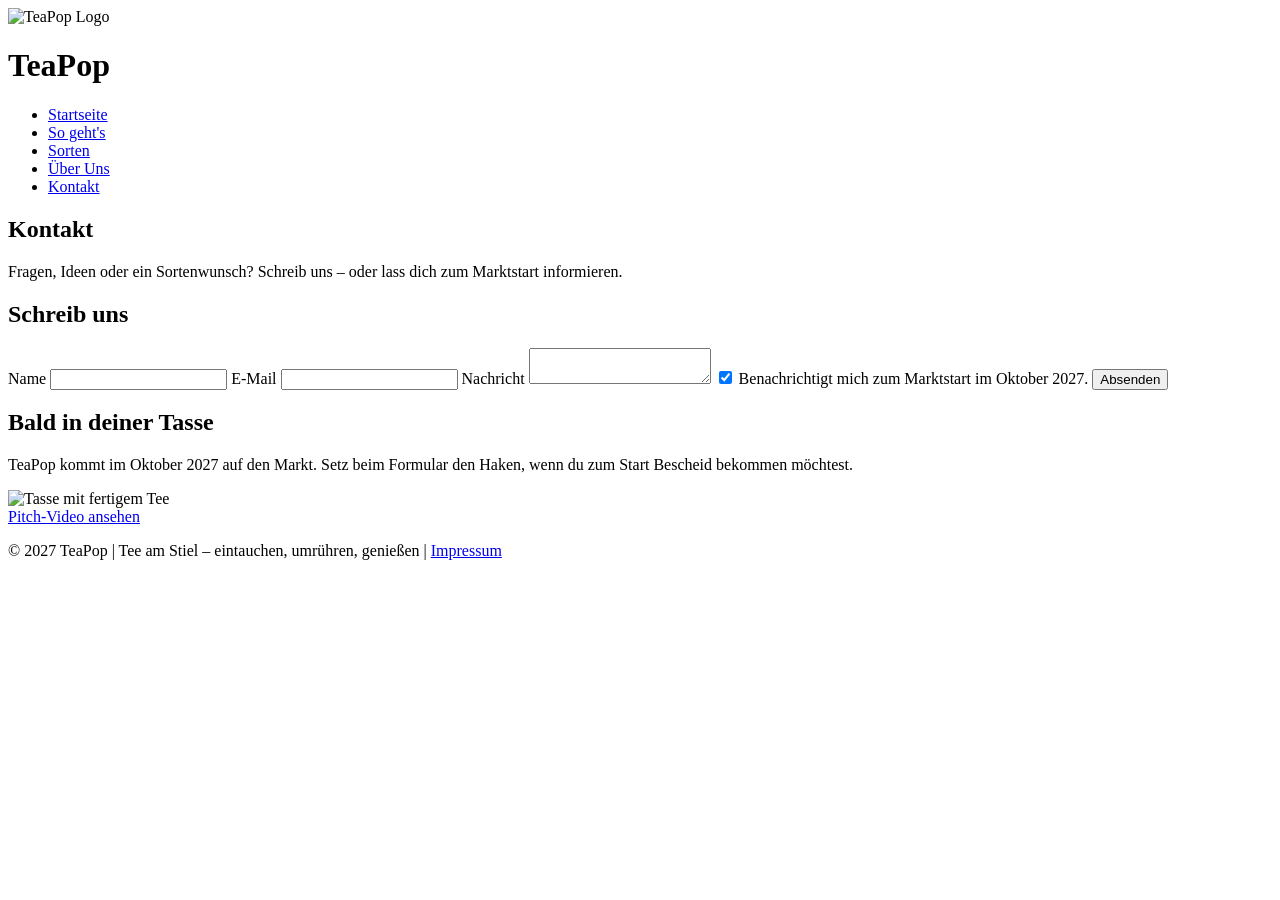
==== kontakt.html @ af22c96a "Add kontakt.html for contact information" ====
<!DOCTYPE html>
<html lang="de">

<head>
    <meta charset="UTF-8">
    <meta name="viewport" content="width=device-width, initial-scale=1.0">
    <meta name="description" content="Kontakt zu TeaPop">
    <meta name="keywords" content="Tee, TeaPop, Kontakt, Marktstart">
    <meta name="author" content="Lika Unruh,Muskan Kaur">
    <meta name="robots" content="index,follow">

    <title>Kontakt - TeaPop</title>

    <link rel="stylesheet" href="https://fonts.googleapis.com/css2?family=Poppins:wght@400;500;600;700&display=swap">
    <link rel="stylesheet" href="style.css">
</head>

<body>

<header>

    <div class="logo">
        <img src="bilder/logo.png" alt="TeaPop Logo">
        <h1>Tea<span>Pop</span></h1>
    </div>

    <nav>
        <ul>
            <li><a href="index.html">Startseite</a></li>
            <li><a href="sogehts.html">So geht's</a></li>
            <li><a href="sorten.html">Sorten</a></li>
            <li><a href="ueberuns.html">Über Uns</a></li>
            <li><a href="kontakt.html" class="aktiv">Kontakt</a></li>
        </ul>
    </nav>

</header>

<main>

    <section class="hero">
        <div class="inhalt">
            <div class="text">
                <h2>Kontakt</h2>

                <p>
                    Fragen, Ideen oder ein Sortenwunsch? Schreib uns –
                    oder lass dich zum Marktstart informieren.
                </p>
            </div>
        </div>
    </section>

    <section>
        <div class="inhalt spalten">

            <div>
                
				<form action="bestaetigung.html" method="get">

                    <h2>Schreib uns</h2>

                    <label for="name">Name</label>
                    <input type="text" id="name" name="name" required>

                    <label for="email">E-Mail</label>
                    <input type="email" id="email" name="email" required>

                    <label for="nachricht">Nachricht</label>
                    <textarea id="nachricht" name="nachricht"></textarea>

                    <label class="checkbox">
                        <input type="checkbox" name="marktstart" checked>
                        Benachrichtigt mich zum Marktstart im Oktober 2027.
                    </label>

                    <button type="submit" class="button">Absenden</button>

                    

                </form>
            </div>

            <div>
                <h2>Bald in deiner Tasse</h2>

                <p class="leise">
                    TeaPop kommt im Oktober 2027 auf den Markt.
                    Setz beim Formular den Haken, wenn du zum Start Bescheid bekommen möchtest.
                </p>

                <img src="bilder/schritt3.png" alt="Tasse mit fertigem Tee">

                <br>

                <a href="index.html#video" class="button hell">Pitch-Video ansehen</a>
            </div>

        </div>
    </section>

</main>

<footer>

    <p>
                © 2027 TeaPop | Tee am Stiel – eintauchen, umrühren, genießen | <a href="impressum.html">Impressum</a>
    </p>

</footer>

</body>
</html>
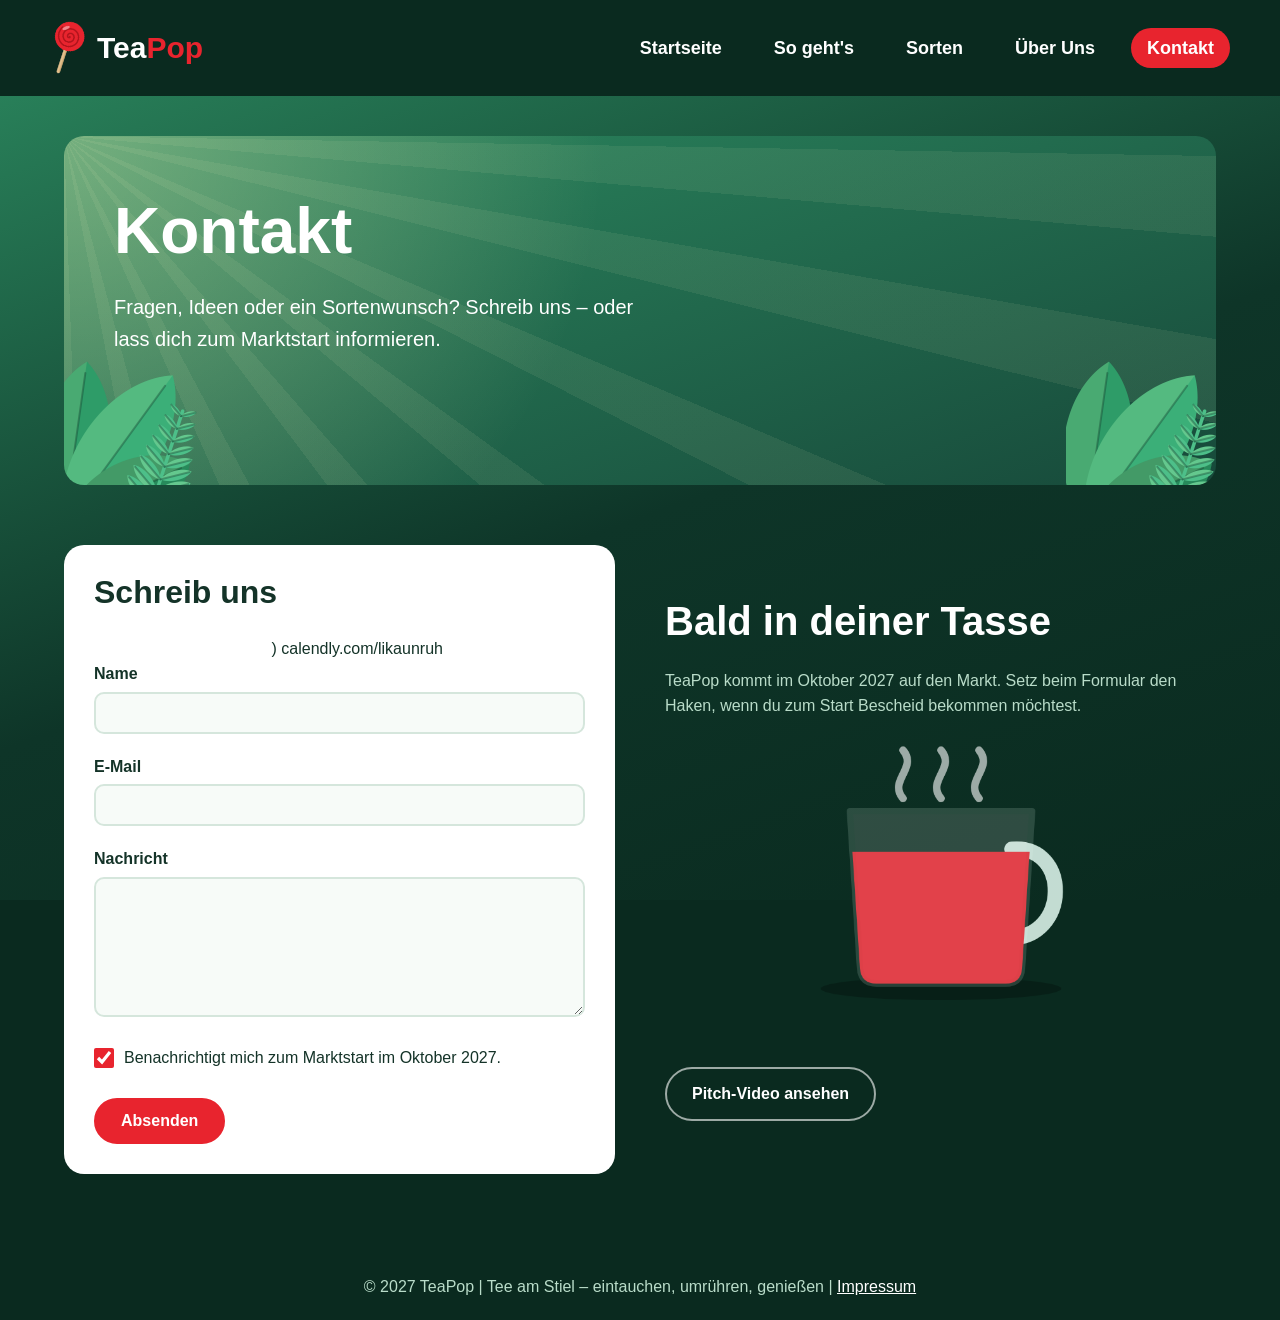
==== commit 993295dc: "Add link to schedule an appointment" ====
--- a/kontakt.html
+++ b/kontakt.html
@@ -59,7 +59,8 @@
 				<form action="bestaetigung.html" method="get">
 
                     <h2>Schreib uns</h2>
-
+				 	<a href="https://calendly.com/IHRLINK">Buchen
+					Sie einen Termin</a>)	calendly.com/likaunruh
                     <label for="name">Name</label>
                     <input type="text" id="name" name="name" required>
 
--- a/style.css
+++ b/style.css
@@ -0,0 +1,554 @@
+*{
+    margin: 0;
+    padding: 0;
+    box-sizing: border-box;
+}
+html{
+    height: 100%;
+}
+body{
+    font-family: "Poppins", Arial, Helvetica, sans-serif;
+    background-color: #0A2A1F;
+    background-image: linear-gradient(160deg, #2C8A60 0%,
+	#0E3528 55%, #0A2A1F 100%);
+    background-repeat: no-repeat;
+    background-attachment: fixed;
+    color: #F4FFF8;
+    line-height: 1.6;
+	min-height: 100vh;
+    display: flex;
+    flex-direction: column;
+}
+header{
+    background-color: #0A2A1F;
+    color: white;
+    display: flex;
+    justify-content: space-between;
+    align-items: center;
+    padding: 20px 50px;
+}
+
+.logo{
+    display: flex;
+    align-items: center;
+}
+
+.logo img{
+    width: 32px;
+    margin-right: 15px;
+    transform: rotate(18deg);
+}
+
+.logo h1{
+    font-size: 30px;
+}
+
+.logo h1 span{
+    color: #E8242E;
+}
+
+nav ul{
+    list-style: none;
+    display: flex;
+}
+
+nav li{
+    margin-left: 20px;
+}
+
+nav a{
+    display: block;
+    color: white;
+    text-decoration: none;
+    font-size: 18px;
+    font-weight: bold;
+    padding: 6px 16px;
+    border-radius: 30px;
+}
+
+nav a:hover{
+    color: #4DBF89;
+}
+
+nav a.aktiv{
+    background-color: #E8242E;
+    color: white;
+}
+
+main{
+    width: 90%;
+    max-width: 1200px;
+    margin: 40px auto;
+	flex: 1;
+}
+
+h2{
+    font-size: 40px;
+    line-height: 1.1;
+    margin-bottom: 25px;
+    color: white;
+}
+
+h3{
+    font-size: 22px;
+    margin-bottom: 6px;
+}
+
+p{
+    margin-bottom: 16px;
+}
+
+img{
+    max-width: 100%;
+}
+
+a{
+    color: white;
+}
+
+.rot{
+    color: #E8242E;
+}
+
+.leise{
+    color: #B9DCC9;
+}
+
+.zentriert{
+    text-align: center;
+}
+
+section{
+    padding: 40px 0;
+}
+
+.hero{
+    position: relative;
+    overflow: hidden;
+    padding: 60px 50px 110px 50px;
+    border-radius: 20px;
+    margin-bottom: 20px;
+    background-color: #1C6B4A;
+    background-image:
+        url("bilder/blaetter.png"),
+        url("bilder/blaetter.png"),
+        radial-gradient(circle at 0% 0%, rgba(255,246,184,0.35), 
+		rgba(255,246,184,0) 45%),
+        repeating-conic-gradient(from 100deg at 0 0, 
+		rgba(255,248,196,0.07) 0deg 4deg,
+		transparent 4deg 13deg),
+        linear-gradient(160deg, #2C8A60, #17493A);
+    background-repeat: no-repeat;
+    background-size: 200px, 200px, auto, auto, auto;
+    background-position: left -20px bottom -35px, right -50px bottom -35px, 0 0, 0 0, 0 0;
+}
+
+.hero .inhalt{
+    display: flex;
+    flex-wrap: wrap;
+    justify-content: space-between;
+    align-items: center;
+    gap: 40px;
+}
+
+.hero .text{
+    flex: 1 1 420px;
+}
+
+.hero h2{
+    font-size: 64px;
+}
+
+.hero p{
+    font-size: 20px;
+    color: white;
+    max-width: 520px;
+    margin-bottom: 20px;
+}
+
+.hero .bild{
+    flex: 0 1 260px;
+    text-align: center;
+}
+
+.hero img{
+    width: 220px;
+    transform: rotate(14deg);
+}
+
+.hinweis-oben{
+    display: inline-block;
+    background-color: white;
+    color: #143328;
+    padding: 6px 18px;
+    border-radius: 30px;
+    font-weight: bold;
+    font-size: 15px;
+    margin-bottom: 20px;
+}
+
+.video{
+    max-width: 960px;
+    margin: 30px auto 0 auto;
+}
+.video iframe{
+    display: block;
+    width: 100%;
+    aspect-ratio: 16 / 9;
+    border: 6px solid white;
+    border-radius: 20px;
+    background-color: black;
+}
+
+.video video{
+    display: block;
+    width: 100%;
+    border: 6px solid white;
+    border-radius: 20px;
+    background-color: black;
+}
+
+.info ul{
+    list-style: none;
+    padding: 0;
+    margin-top: 20px;
+}
+
+.info p{
+    line-height: 1.7;
+}
+
+.karten{
+    display: flex;
+    justify-content: space-between;
+    flex-wrap: wrap;
+    gap: 30px;
+    margin-top: 30px;
+    list-style: none;
+}
+
+.karten li{
+    flex: 1 1 240px;
+    background-color: white;
+    color: #143328;
+    padding: 25px;
+    border-radius: 20px;
+}
+
+.karten li p{
+    margin: 0;
+    color: #557267;
+}
+
+.symbol{
+    width: 80px;
+    height: 80px;
+    padding: 16px;
+    margin-bottom: 15px;
+    border-radius: 50%;
+    background-color: #E2F5EA;
+}
+
+.sorte{
+    text-align: center;
+}
+
+.sorte img{
+    height: 230px;
+    margin-bottom: 10px;
+    transform: rotate(-6deg);
+}
+
+.etikett{
+    display: inline-block;
+    color: white;
+    padding: 3px 14px;
+    border-radius: 30px;
+    font-size: 14px;
+    font-weight: bold;
+    margin-bottom: 10px;
+}
+
+.schritte{
+    display: flex;
+    justify-content: space-between;
+    flex-wrap: wrap;
+    gap: 30px;
+}
+
+.schritt{
+    flex: 1 1 280px;
+    background-color: rgba(255,255,255,0.07);
+    border: 1px solid rgba(255,255,255,0.12);
+    padding: 25px;
+    border-radius: 20px;
+}
+
+.schritt img{
+    width: 100%;
+    background-color: rgba(0,0,0,0.15);
+    border-radius: 15px;
+    margin-bottom: 15px;
+}
+
+.schritt p{
+    margin: 0;
+    color: #B9DCC9;
+}
+
+.nummer{
+    display: inline-block;
+    width: 50px;
+    height: 50px;
+    line-height: 50px;
+    text-align: center;
+    background-color: #E8242E;
+    border-radius: 50%;
+    font-size: 24px;
+    font-weight: bold;
+    margin-bottom: 10px;
+}
+
+.spalten{
+    display: flex;
+    flex-wrap: wrap;
+    align-items: center;
+    gap: 50px;
+}
+
+.spalten > div{
+    flex: 1 1 380px;
+}
+
+.spalten > div > img{
+    display: block;
+    width: 100%;
+    max-width: 380px;
+    margin: 0 auto 20px auto;
+}
+
+details{
+    background-color: white;
+    color: #143328;
+    border-radius: 15px;
+    margin-bottom: 12px;
+}
+
+summary{
+    padding: 18px 24px;
+    font-weight: bold;
+    cursor: pointer;
+}
+
+details p{
+    margin: 0;
+    padding: 0 24px 20px 24px;
+    color: #557267;
+}
+.zeitstrahl{
+    list-style: none;
+    padding-left: 34px;
+}
+
+.zeitstrahl li{
+    position: relative;
+    margin-bottom: 30px;
+}
+
+.zeitstrahl li::before{
+    content: "";
+    position: absolute;
+    left: -44px;
+    top: 2px;
+    width: 16px;
+    height: 16px;
+    border-radius: 50%;
+    background-color: #0E3528;
+    border: 4px solid #4DBF89;
+    z-index: 1;
+}
+
+.zeitstrahl li::after{
+    content: "";
+    position: absolute;
+    left: -34px;
+    top: 14px;
+    bottom: -44px;
+    width: 4px;
+    background-color: #4DBF89;
+}
+
+
+form{
+    background-color: white;
+    color: #143328;
+    padding: 30px;
+    border-radius: 20px;
+    max-width: 600px;
+    margin: auto;
+}
+
+form h2{
+    color: #143328;
+    font-size: 32px;
+}
+
+label{
+    display: block;
+    font-weight: bold;
+}
+
+input[type="text"],
+input[type="email"],
+textarea{
+    width: 100%;
+    padding: 10px;
+    margin-top: 5px;
+    margin-bottom: 20px;
+    font-family: inherit;
+    font-size: 16px;
+    border: 2px solid #D5E6DC;
+    border-radius: 10px;
+    background-color: #F7FBF8;
+}
+
+textarea{
+    height: 140px;
+}
+
+.checkbox{
+    display: flex;
+    gap: 10px;
+    font-weight: normal;
+    margin-bottom: 20px;
+}
+
+input[type="checkbox"]{
+    width: 20px;
+    height: 20px;
+    margin-top: 3px;
+    accent-color: #E8242E;
+}
+
+.formular-hinweis{
+    font-size: 14px;
+    color: #557267;
+    margin: 15px 0 0 0;
+}
+
+.button,
+button{
+    display: inline-block;
+    background-color: #E8242E;
+    color: white;
+    padding: 12px 25px;
+    margin: 8px 8px 0 0;
+    text-decoration: none;
+    border: 2px solid #E8242E;
+    border-radius: 30px;
+    cursor: pointer;
+    font-family: inherit;
+    font-size: 16px;
+    font-weight: bold;
+}
+
+.button:hover,
+button:hover{
+    background-color: #B0141C;
+    border-color: #B0141C;
+}
+
+.button.hell{
+    background-color: transparent;
+    border-color: rgba(255,255,255,0.6);
+}
+
+.button.hell:hover{
+    background-color: rgba(255,255,255,0.12);
+}
+
+.aufruf{
+    background-color: #E8242E;
+    padding: 40px 50px;
+    border-radius: 20px;
+    margin-top: 40px;
+}
+
+.aufruf .inhalt{
+    display: flex;
+    justify-content: space-between;
+    align-items: center;
+    flex-wrap: wrap;
+    gap: 20px;
+}
+
+.aufruf h2{
+    margin: 0;
+}
+
+.aufruf .button{
+    background-color: white;
+    border-color: white;
+    color: #E8242E;
+}
+
+footer{
+    background-color: #0A2A1F;
+    color: #B9DCC9;
+    text-align: center;
+    padding: 20px;
+	margin-top: auto;
+}
+
+footer p{
+    margin: 0;
+}
+
+@media (max-width:900px){
+
+    header{
+        flex-direction: column;
+        padding: 20px;
+    }
+
+    nav ul{
+        flex-direction: column;
+        text-align: center;
+        margin-top: 20px;
+    }
+
+    nav li{
+        margin: 5px 0;
+    }
+
+    h2{
+        font-size: 32px;
+    }
+
+    .hero{
+        padding: 40px 25px 90px 25px;
+        background-size: 150px, 150px, auto, auto, auto;
+    }
+
+    .hero h2{
+        font-size: 44px;
+    }
+
+    .hero .bild{
+        order: -1;
+    }
+
+    .hero img{
+        width: 140px;
+    }
+
+    .aufruf{
+        padding: 30px 25px;
+    }
+
+}
+
+.bestaetigung{
+    text-align: center;
+    padding: 40px 0;
+}
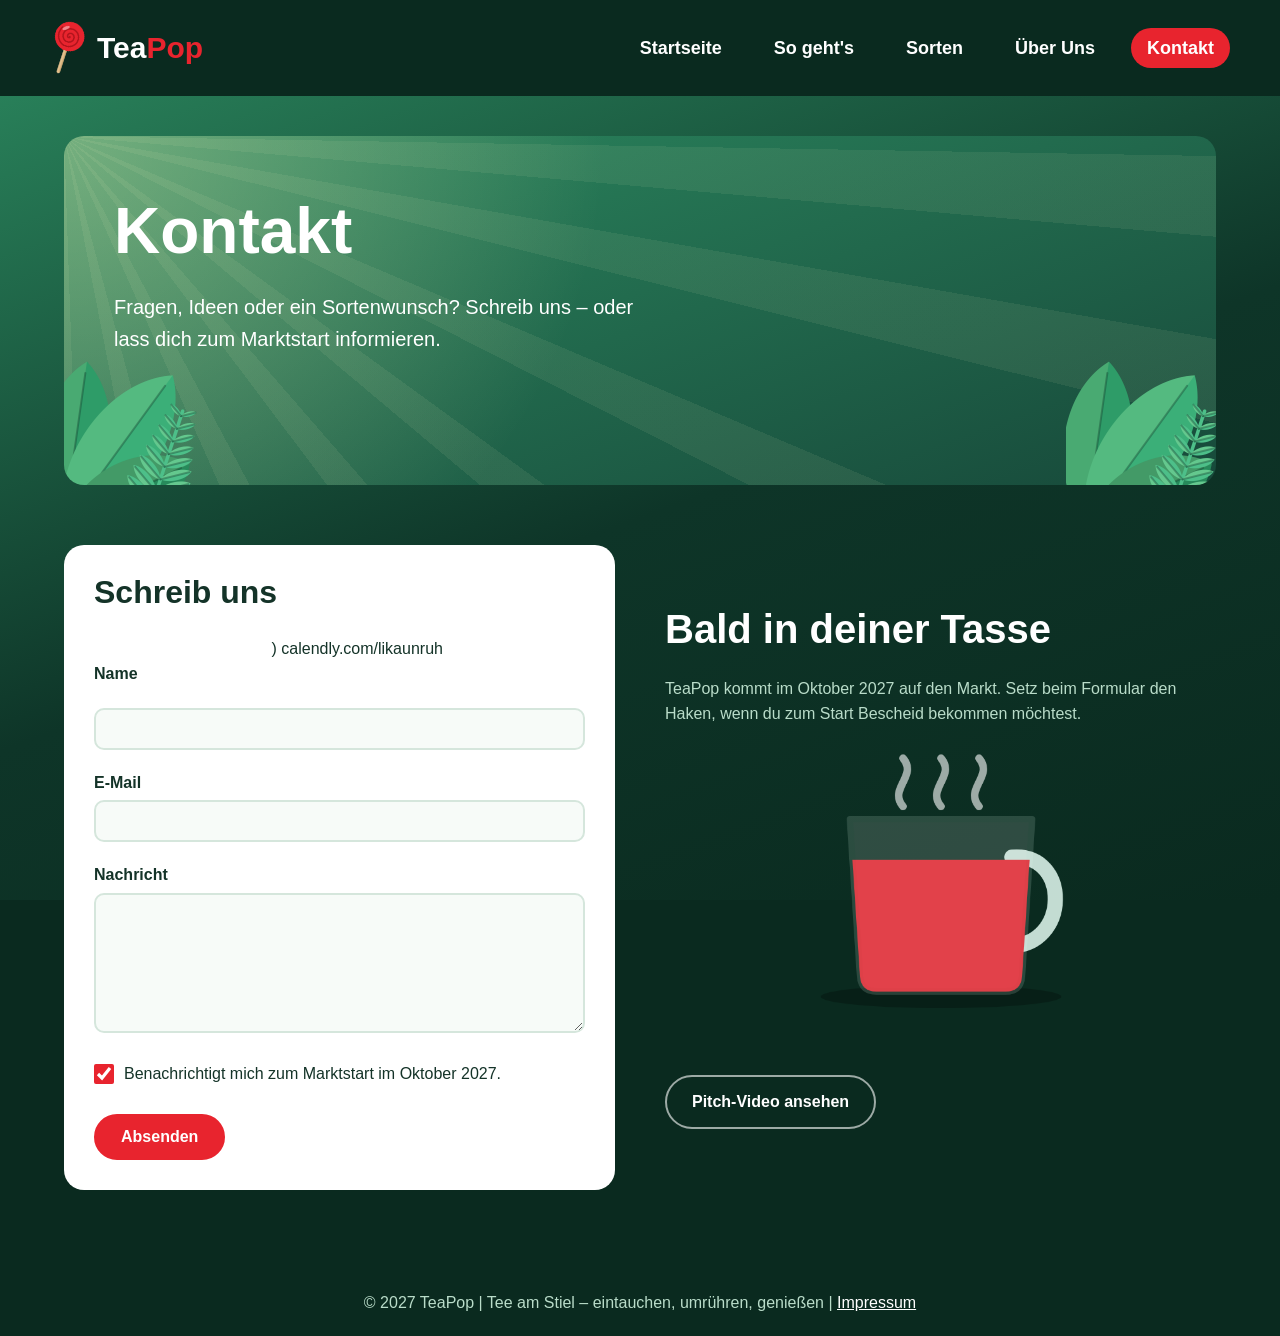
==== commit e7981326: "Update kontakt.html" ====
--- a/kontakt.html
+++ b/kontakt.html
@@ -59,9 +59,9 @@
 				<form action="bestaetigung.html" method="get">
 
                     <h2>Schreib uns</h2>
-				 	<a href="https://calendly.com/IHRLINK">Buchen
+				 	<p></p><a href="https://calendly.com/IHRLINK">Buchen
 					Sie einen Termin</a>)	calendly.com/likaunruh
-                    <label for="name">Name</label>
+                    <label for="name">Name</label></p>
                     <input type="text" id="name" name="name" required>
 
                     <label for="email">E-Mail</label>
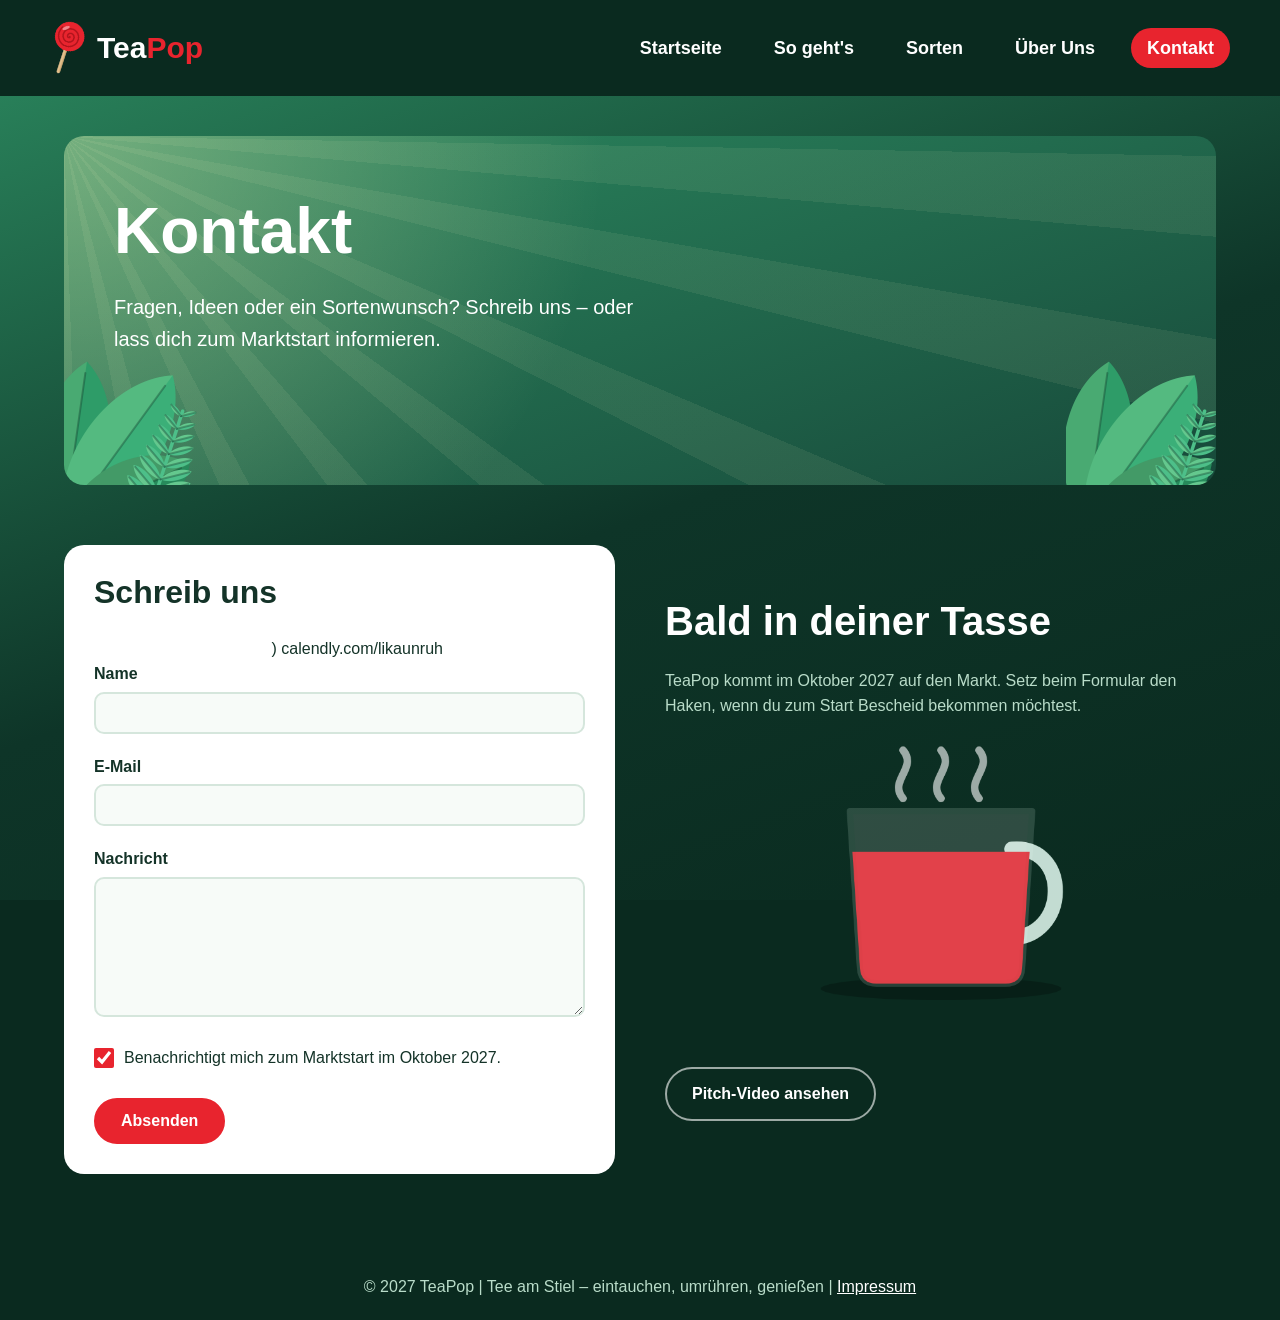
==== commit 44a5f9c2: "Fix HTML structure in kontakt.html" ====
--- a/kontakt.html
+++ b/kontakt.html
@@ -59,9 +59,9 @@
 				<form action="bestaetigung.html" method="get">
 
                     <h2>Schreib uns</h2>
-				 	<p></p><a href="https://calendly.com/IHRLINK">Buchen
+				 	<p1></p><a href="https://calendly.com/IHRLINK">Buchen
 					Sie einen Termin</a>)	calendly.com/likaunruh
-                    <label for="name">Name</label></p>
+                    <label for="name">Name</label></p1>
                     <input type="text" id="name" name="name" required>
 
                     <label for="email">E-Mail</label>
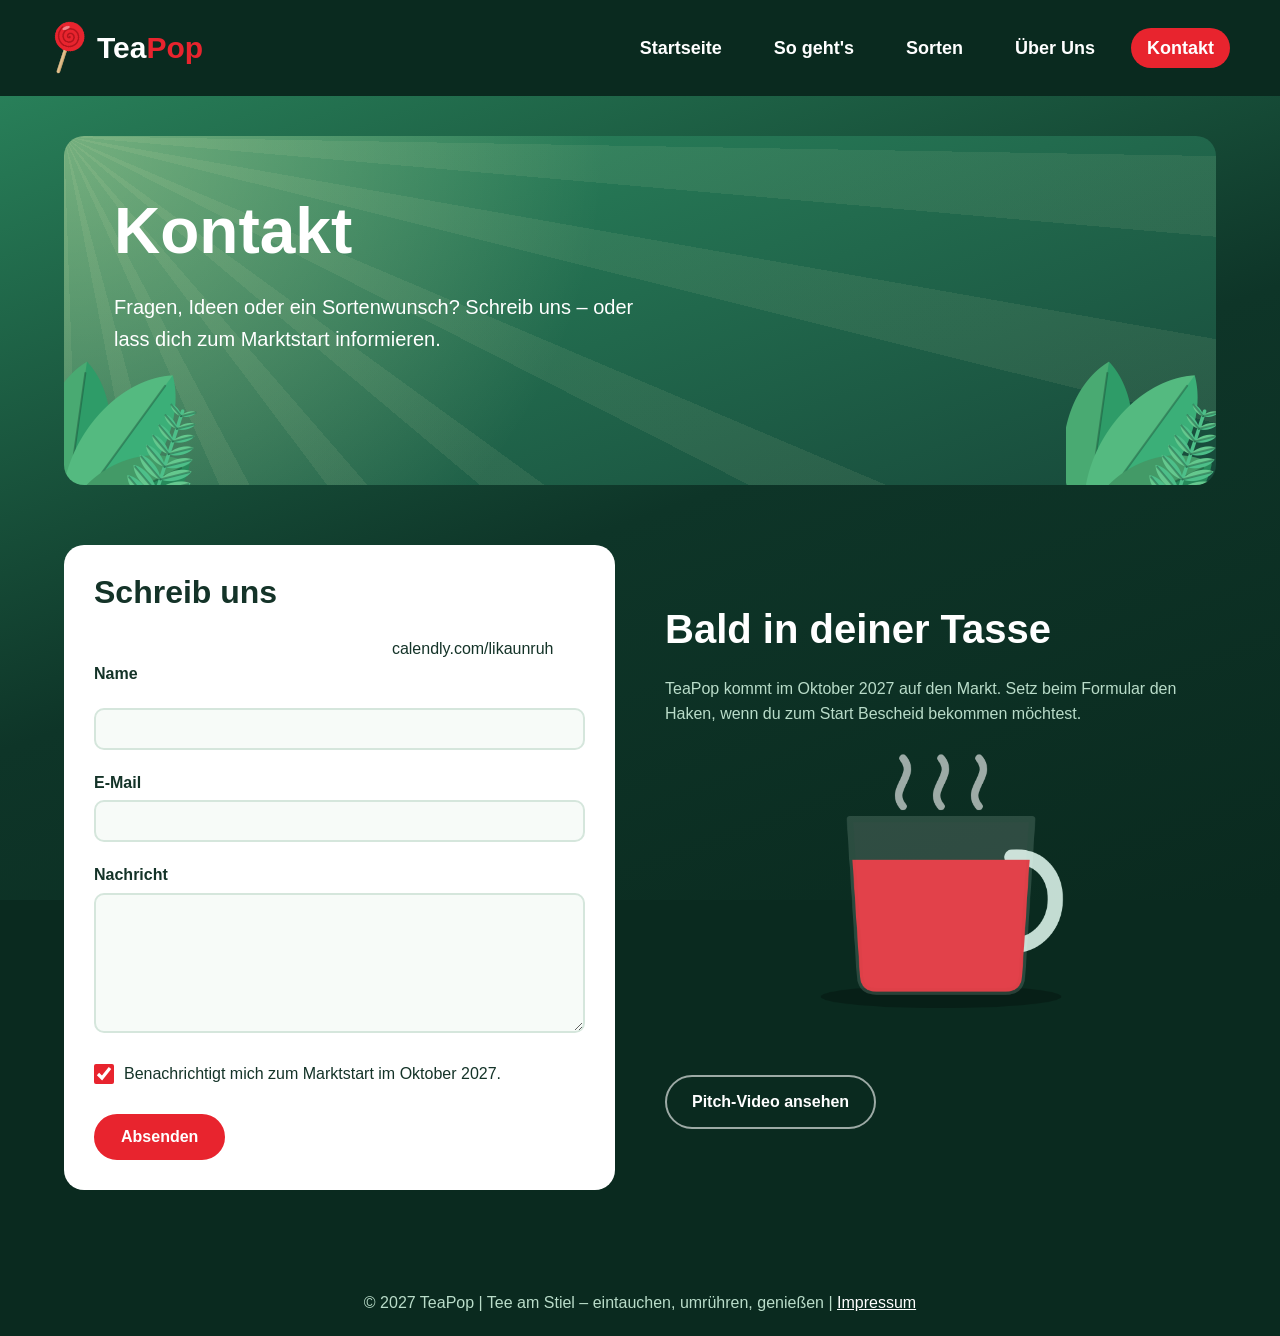
==== commit 1d248e86: "Fix HTML structure in kontakt.html form" ====
--- a/kontakt.html
+++ b/kontakt.html
@@ -59,9 +59,9 @@
 				<form action="bestaetigung.html" method="get">
 
                     <h2>Schreib uns</h2>
-				 	<p1></p><a href="https://calendly.com/IHRLINK">Buchen
-					Sie einen Termin</a>)	calendly.com/likaunruh
-                    <label for="name">Name</label></p1>
+				 	<p><a href="https://calendly.com/IHRLINK">Buchen
+					Sie einen Termin <"color=black"></a>	calendly.com/likaunruh
+                    <label for="name">Name</label></p>
                     <input type="text" id="name" name="name" required>
 
                     <label for="email">E-Mail</label>
--- a/style.css
+++ b/style.css
@@ -552,3 +552,7 @@
     text-align: center;
     padding: 40px 0;
 }
+
+.p1 {
+	color: black;
+}
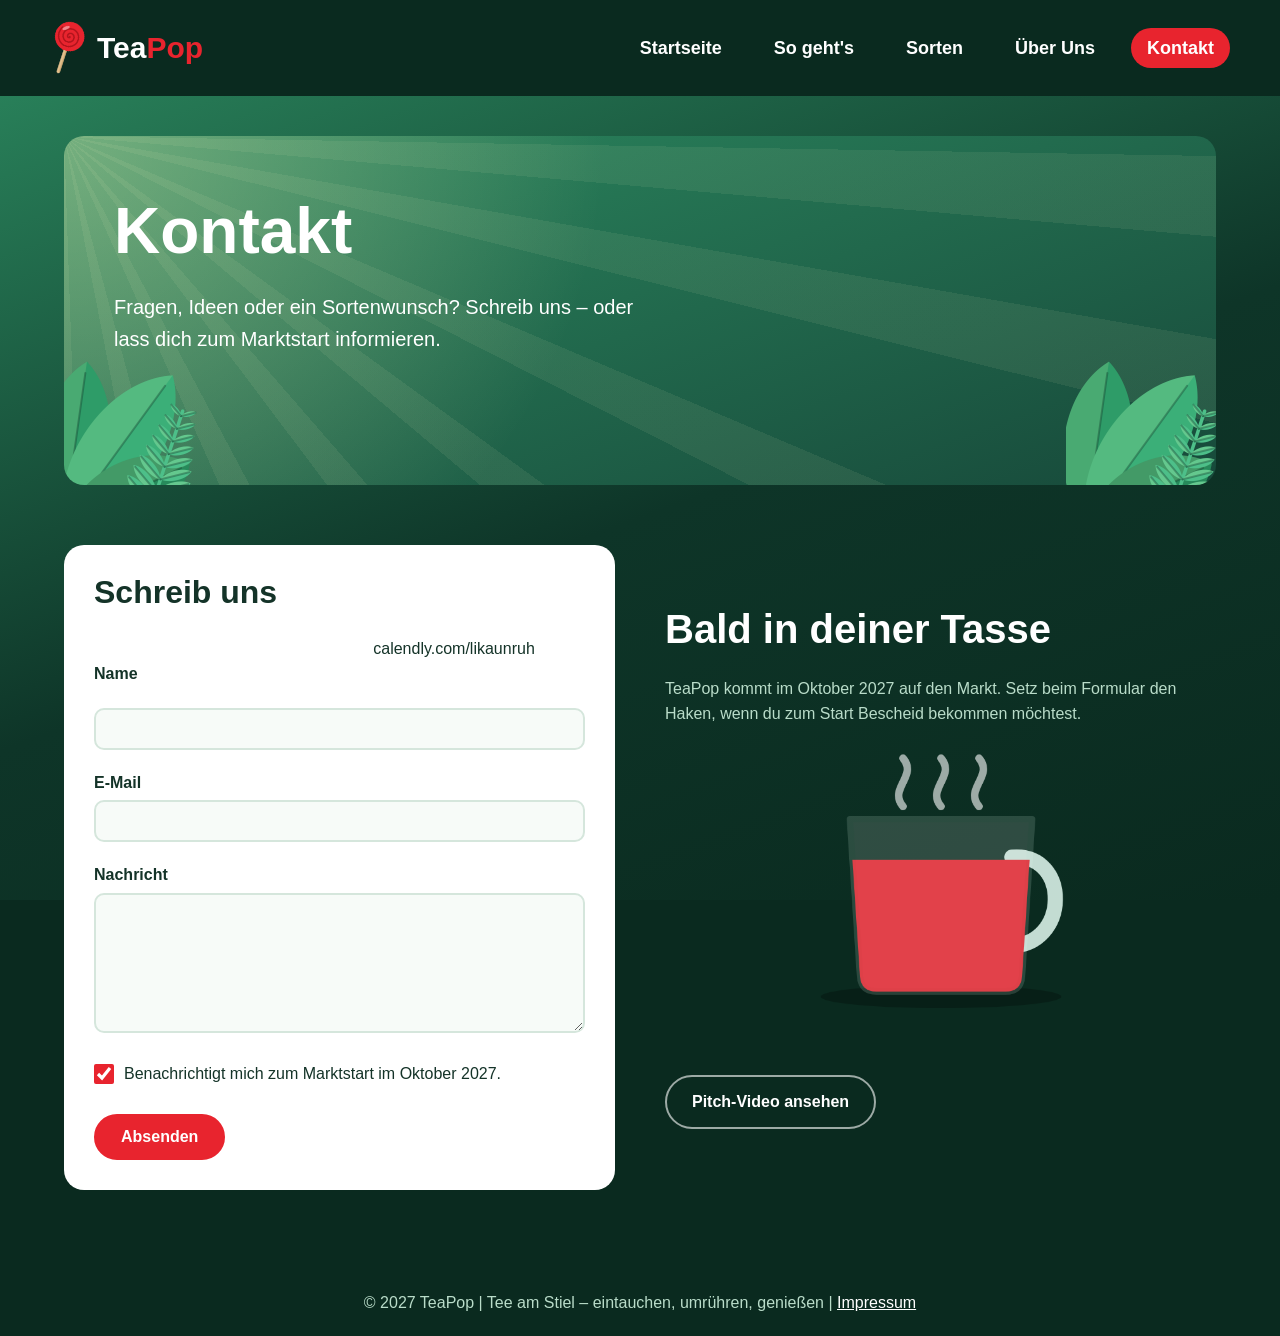
==== commit 81288cad: "Fix HTML link formatting in kontakt.html" ====
--- a/kontakt.html
+++ b/kontakt.html
@@ -60,7 +60,7 @@
 
                     <h2>Schreib uns</h2>
 				 	<p><a href="https://calendly.com/IHRLINK">Buchen
-					Sie einen Termin <"color=black"></a>	calendly.com/likaunruh
+					Sie einen Termin "color=black"</a>	calendly.com/likaunruh
                     <label for="name">Name</label></p>
                     <input type="text" id="name" name="name" required>
 
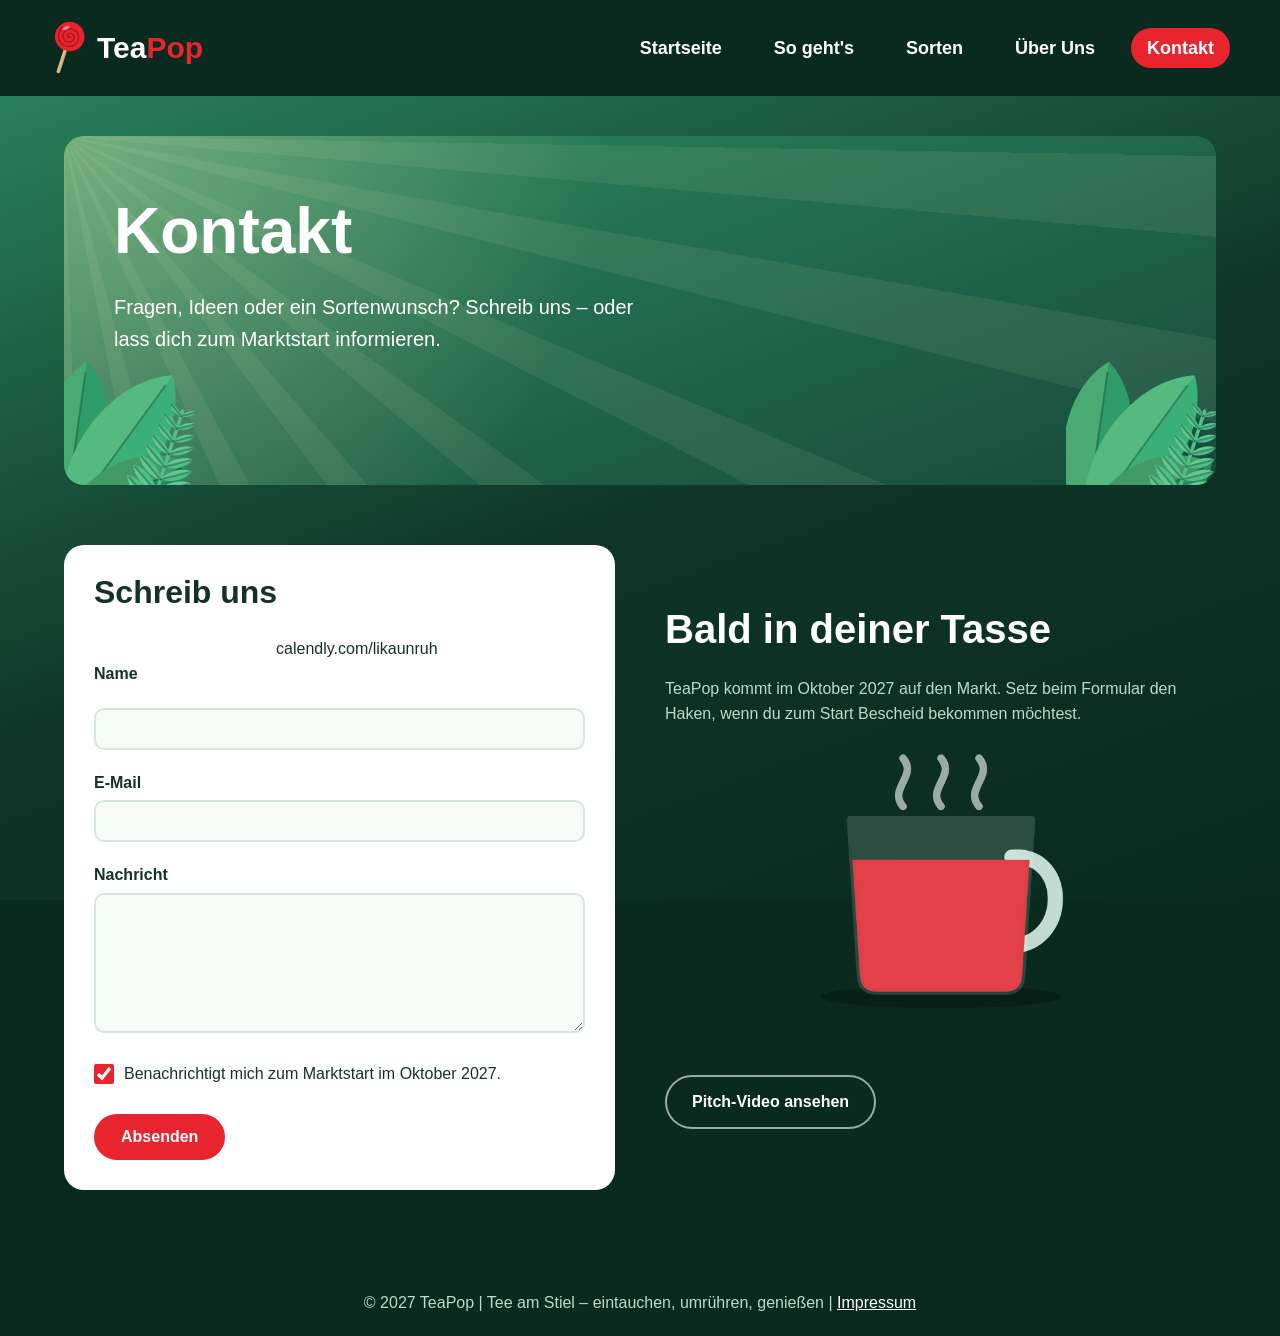
==== commit be61b091: "Fix link text in kontakt.html Corrected HTML link formatting for booking a meeting." ====
--- a/kontakt.html
+++ b/kontakt.html
@@ -60,7 +60,7 @@
 
                     <h2>Schreib uns</h2>
 				 	<p><a href="https://calendly.com/IHRLINK">Buchen
-					Sie einen Termin "color=black"</a>	calendly.com/likaunruh
+					Sie einen Termin </a>	calendly.com/likaunruh
                     <label for="name">Name</label></p>
                     <input type="text" id="name" name="name" required>
 
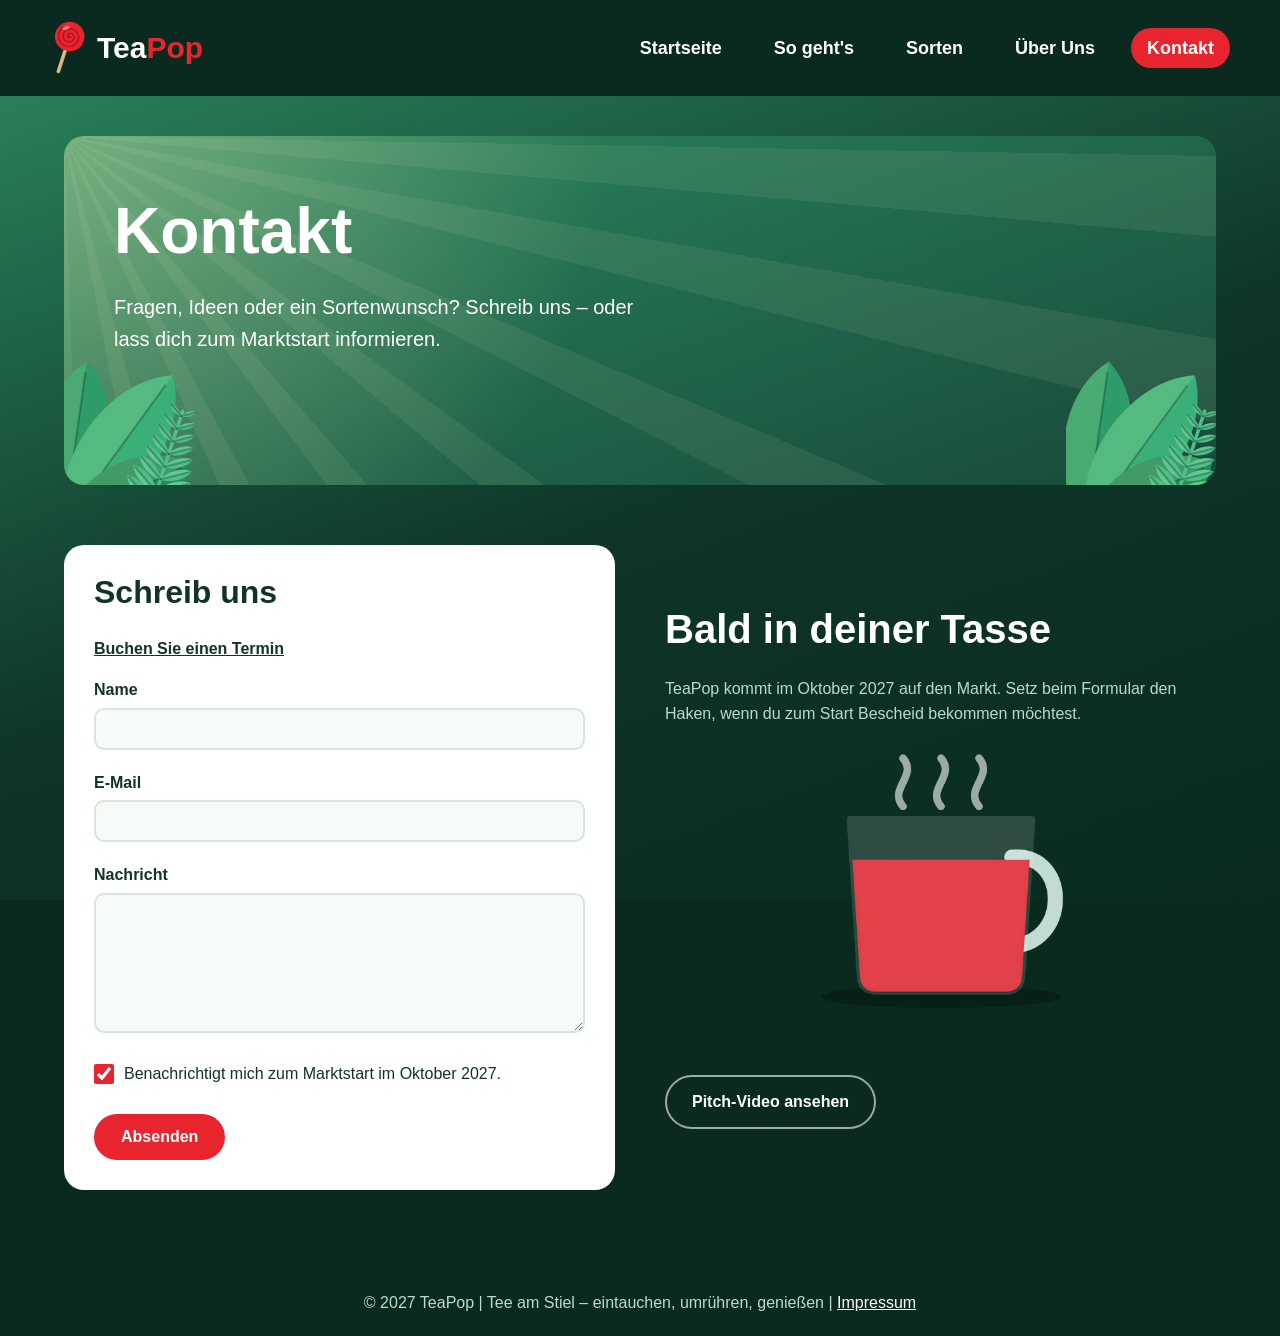
==== commit 0be3e7d4: "Update contact form and appointment link text" ====
--- a/kontakt.html
+++ b/kontakt.html
@@ -58,12 +58,12 @@
                 
 				<form action="bestaetigung.html" method="get">
 
-                    <h2>Schreib uns</h2>
-				 	<p><a href="https://calendly.com/IHRLINK">Buchen
-					Sie einen Termin </a>	calendly.com/likaunruh
-                    <label for="name">Name</label></p>
+                                        <h2>Schreib uns</h2>
+
+                    <p><a href="https://calendly.com/likaunruh">Buchen Sie einen Termin</a></p>
+
+                    <label for="name">Name</label>
                     <input type="text" id="name" name="name" required>
-
                     <label for="email">E-Mail</label>
                     <input type="email" id="email" name="email" required>
 
--- a/style.css
+++ b/style.css
@@ -553,6 +553,7 @@
     padding: 40px 0;
 }
 
-.p1 {
-	color: black;
-}
+form a{
+    color: #143328;
+    font-weight: bold;
+}
